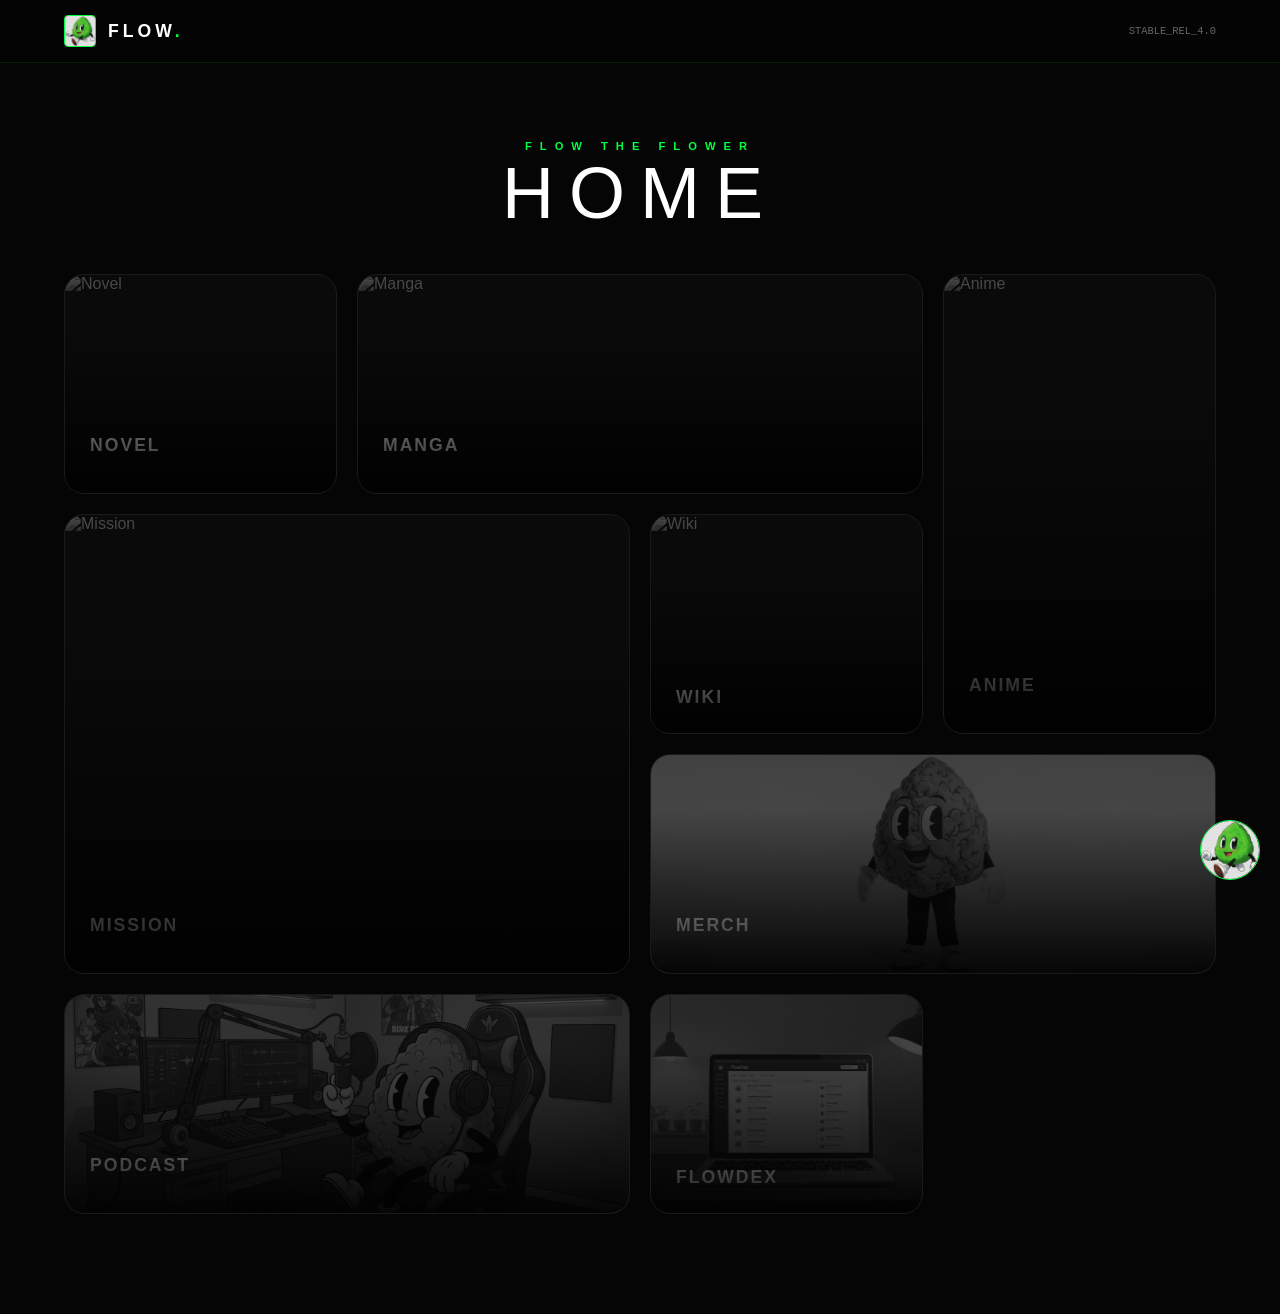
==== index.html @ ac5ed740 "Update index.html" ====
<!DOCTYPE html>
<html lang="en">
<!DOCTYPE html>
<html lang="en">
<head>
    <meta charset="UTF-8">
    <meta name="viewport" content="width=device-width, initial-scale=1.0, maximum-scale=1.0, user-scalable=0">
    <title>Flow | Home</title>
    
    <meta name="apple-mobile-web-app-capable" content="yes">
    <meta name="apple-mobile-web-app-status-bar-style" content="black-translucent">
    <link rel="icon" type="image/png" href="flowbot.png">
    <link rel="apple-touch-icon" href="flowbot.png">

    <meta property="og:title" content="FLOW // THE GARDEN">
    <meta property="og:description" content="Accessing Novel & Manga Archives. Join the movement.">
    <meta property="og:image" content="https://flowtheflower.github.io/flowbot.png">
    <meta property="og:url" content="https://flowtheflower.github.io/">
    <meta property="og:type" content="website">

    <link rel="stylesheet" href="style.css">
    <link rel="manifest" href="manifest.json">
</head>
<body>

    <nav class="top-nav">
        <div class="logo-container">
            <div class="logo-box">
                <img src="flowbot.png" alt="Flow Logo" class="nav-logo-img">
            </div>
            <div class="logo-text">FLOW<span>.</span></div>
        </div>
        <div class="nav-meta">STABLE_REL_4.0</div>
    </nav>

    <header>
        <h2>Flow The Flower</h2>
        <h1>HOME</h1>
    </header>

    <main class="bento-grid">
        <a href="javascript:void(0)" class="card" onclick="openArchive('novel')">
            <img src="https://images.unsplash.com/photo-1516979187457-637abb4f9353?auto=format&fit=crop&w=1200" class="card-img" alt="Novel">
            <div class="content"><h3>Novel</h3><p>Data Archives // Read</p></div>
        </a>
        <a href="javascript:void(0)" class="card wide" onclick="openArchive('manga')">
            <img src="https://flowtheflower.github.io/flowmanga1.gif" class="card-img" alt="Manga">
            <div class="content"><h3>Manga</h3><p>Visual Uplink // View</p></div>
        </a>
        <a href="#" class="card tall"><img src="https://flowtheflower.github.io/flowanime1.gif" class="card-img" alt="Anime"><div class="content"><h3>Anime</h3><p>Visual Uplink</p></div></a>
        <a href="#" class="card large"><img src="https://images.unsplash.com/photo-1451187580459-43490279c0fa?auto=format&fit=crop&w=1200" class="card-img" alt="Mission"><div class="content"><h3>Mission</h3><p>Establishing the new flow.</p></div></a>
        <a href="#" class="card"><img src="https://images.unsplash.com/photo-1550751827-4bd374c3f58b?auto=format&fit=crop&w=600" class="card-img" alt="Wiki"><div class="content"><h3>Wiki</h3></div></a>
        <a href="#" class="card wide"><img src="https://flowtheflower.github.io/flowmerch.png" class="card-img" alt="Merch"><div class="content"><h3>Merch</h3><p>Hardware & Apparel</p></div></a>
        <a href="#" class="card wide"><img src="https://flowtheflower.github.io/flowpod.png" class="card-img" alt="Podcast"><div class="content"><h3>Podcast</h3><p>Tune In</p></div></a>
        <a href="#" class="card"><img src="https://flowtheflower.github.io/flowdex1.jpg" class="card-img" alt="FlowDex"><div class="content"><h3>FlowDex</h3></div></a>
    </main>

    <div id="archive-overlay" class="overlay">
        <div class="reader-header">
            <button onclick="closeArchive()" class="back-btn">← EXIT_ARCHIVE</button>
            <span id="archive-title" class="reader-title">STREAMS // DATA_FLOW</span>
        </div>
        <div class="reader-container">
            <iframe id="archive-frame" src=""></iframe>
        </div>
    </div>

    <div id="flowbot-container">
        <div id="chat-window">
            <div class="chat-header">
                <img src="flowbot.png" alt="Bot" class="bot-icon-small">
                <span>FLOW_BOT // UPLINK</span>
                <button onclick="toggleChat()" class="close-chat">_</button>
            </div>
            <div id="chat-history"></div>
            <div class="chat-input-area">
                <input type="password" id="user-input" placeholder="Enter API Key...">
                <button class="send-btn" id="send-btn">SEND</button>
            </div>
        </div>

        <button id="flowbot-trigger" onclick="toggleChat()">
            <img src="flowbot.png" alt="FlowBot" class="trigger-img">
        </button>
    </div>

    <script src="flowbot.js"></script>
</body>
</html>
---- style.css ----
:root { --bg: #050505; --card-bg: #0a0a0a; --accent: #00ff41; --text-silver: #e0e0e0; --text-dim: #666; }
* { box-sizing: border-box; margin: 0; padding: 0; }
body { background-color: var(--bg); color: white; font-family: 'Inter', 'Segoe UI', sans-serif; display: flex; flex-direction: column; align-items: center; min-height: 100vh; overflow-x: hidden; touch-action: manipulation; }

/* --- NAVIGATION --- */
.top-nav { position: fixed; top: 0; width: 100%; display: flex; justify-content: space-between; align-items: center; padding: 15px 5%; z-index: 1000; background: rgba(5, 5, 5, 0.9); backdrop-filter: blur(15px); border-bottom: 1px solid rgba(0, 255, 65, 0.1); }
.logo-container { display: flex; align-items: center; gap: 12px; }
.logo-box { width: 32px; height: 32px; border: 1px solid var(--accent); border-radius: 4px; position: relative; overflow: hidden; background: #000; }
.nav-logo-img { width: 100%; height: 100%; object-fit: cover; }
.logo-text { font-weight: 800; letter-spacing: 4px; font-size: 1.1rem; }
.logo-text span { color: var(--accent); }
.nav-meta { font-family: monospace; font-size: 0.65rem; color: var(--text-dim); }

/* --- GRID --- */
header { margin-top: 140px; text-align: center; margin-bottom: 40px; }
header h2 { font-size: 0.7rem; color: var(--accent); letter-spacing: 8px; text-transform: uppercase; }
header h1 { font-size: clamp(2.5rem, 10vw, 4.5rem); letter-spacing: 15px; font-weight: 100; }
.bento-grid { display: grid; grid-template-columns: repeat(4, 1fr); grid-auto-rows: 220px; gap: 20px; width: 90%; max-width: 1200px; padding-bottom: 100px; }
.card { background: var(--card-bg); border: 1px solid #1a1a1a; border-radius: 20px; position: relative; overflow: hidden; display: flex; flex-direction: column; justify-content: flex-end; padding: 25px; text-decoration: none; color: inherit; transition: 0.5s; }
.card-img { position: absolute; top: 0; left: 0; width: 100%; height: 100%; object-fit: cover; opacity: 0.25; filter: grayscale(100%); transition: 0.8s; }
.card::after { content: ''; position: absolute; bottom: 0; left: 0; width: 100%; height: 75%; background: linear-gradient(to top, rgba(0,0,0,0.9), transparent); z-index: 1; }
.content h3 { color: var(--text-silver); font-size: 1.1rem; text-transform: uppercase; letter-spacing: 2px; }
.content p { color: var(--accent); font-size: 0.7rem; opacity: 0; transform: translateY(10px); transition: 0.4s; }
.card:hover p { opacity: 1; transform: translateY(0); }
.wide { grid-column: span 2; }
.tall { grid-row: span 2; }
.large { grid-column: span 2; grid-row: span 2; }

/* --- OVERLAY --- */
.overlay { position: fixed; top: 0; left: 0; width: 100%; height: 100%; background: #000; z-index: 3000; display: none; flex-direction: column; }
.reader-header { padding: 15px 5%; background: #000; border-bottom: 1px solid #1a1a1a; display: flex; justify-content: space-between; align-items: center; }
.back-btn { background: none; border: 1px solid var(--accent); color: var(--accent); padding: 8px 15px; cursor: pointer; font-family: monospace; font-size: 0.7rem; }
.reader-container { flex: 1; background: #000; display: flex; justify-content: center; overflow-y: auto; }
.reader-container iframe { width: 100%; max-width: 900px; height: 100%; border: none; background: #000; }

/* --- FLOWBOT --- */
#flowbot-container { position: fixed; bottom: 20px; right: 20px; z-index: 4000; display: flex; flex-direction: column; align-items: flex-end; }
#flowbot-trigger { width: 60px; height: 60px; background: #000; border: 1.5px solid var(--accent); border-radius: 50%; cursor: pointer; overflow: hidden; display: flex; align-items: center; justify-content: center; }
.trigger-img { width: 100%; height: 100%; object-fit: cover; }

#chat-window { width: 350px; height: 500px; max-height: 70vh; background: #050505; border: 1px solid #1a1a1a; border-radius: 15px; margin-bottom: 15px; display: none; flex-direction: column; box-shadow: 0 10px 40px #000; }

/* CHAT ICON FIXES */
.chat-header { padding: 12px; border-bottom: 1px solid #1a1a1a; display: flex; align-items: center; gap: 10px; color: var(--accent); font-family: monospace; font-size: 0.7rem; }

.bot-icon-small { 
    width: 24px; 
    height: 24px; 
    border-radius: 50%; 
    border: 1px solid var(--accent); 
    object-fit: cover; /* Forces image to fit circle */
    object-position: center; /* Ensures the center of the bud is visible */
    flex-shrink: 0;    /* Prevents iPhone from squishing it */
    display: block;
}

#chat-history { flex: 1; padding: 15px; overflow-y: auto; display: flex; flex-direction: column; gap: 10px; }
.message { padding: 10px 14px; border-radius: 12px; font-size: 0.85rem; max-width: 80%; line-height: 1.4; }
.bot-msg { background: #111; color: var(--text-silver); align-self: flex-start; border: 1px solid #222; position: relative; }
.user-msg { background: var(--accent); color: #000; align-self: flex-end; font-weight: bold; }
.chat-input-area { padding: 15px; border-top: 1px solid #111; display: flex; gap: 8px; }

#user-input { background: #000; border: 1px solid #222; color: white; padding: 10px; flex: 1; border-radius: 8px; outline: none; font-size: 16px; }
.send-btn { background: none; border: 1px solid var(--accent); color: var(--accent); padding: 5px 12px; cursor: pointer; font-size: 0.7rem; }

@media (max-width: 600px) { 
    .bento-grid { grid-template-columns: 1fr; grid-auto-rows: 180px; } 
    #chat-window { width: 90vw; max-width: 350px; bottom: 85px; right: 5vw; }
}
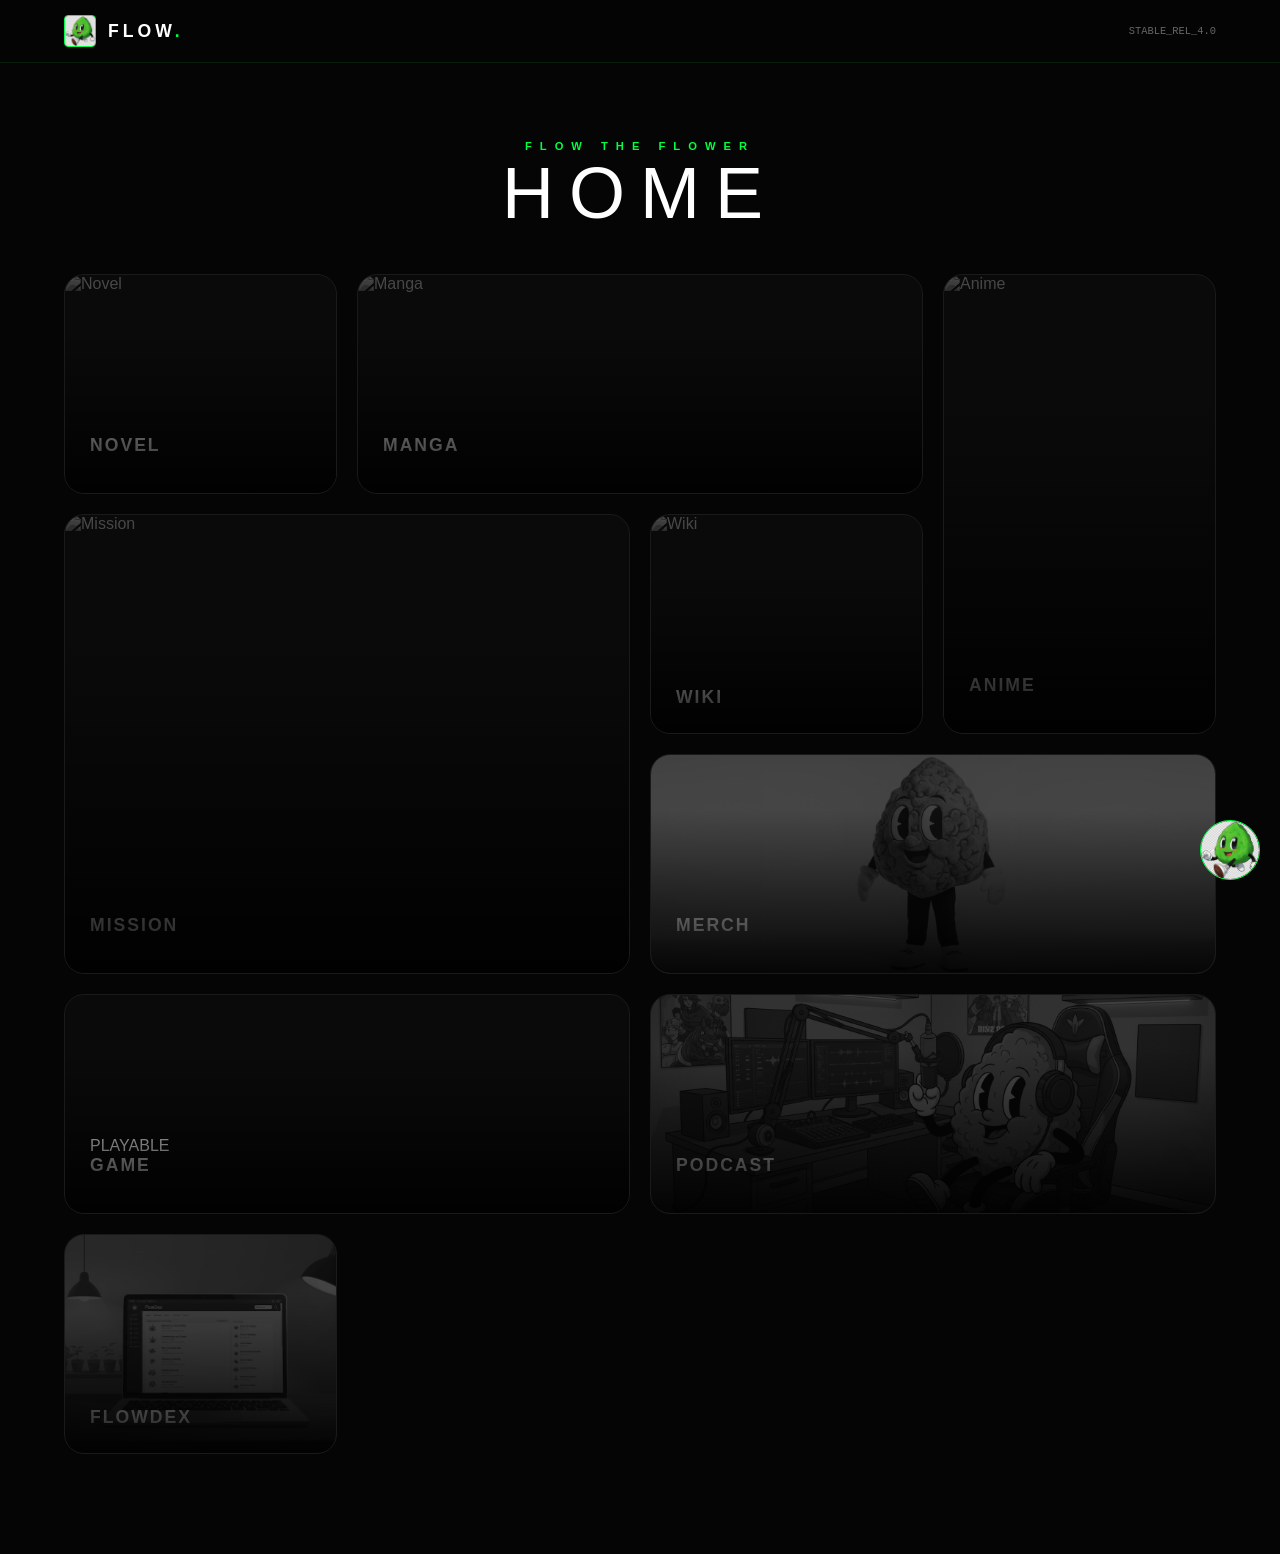
==== commit 82ea67d2: "Update index.html" ====
--- a/index.html
+++ b/index.html
@@ -1,5 +1,3 @@
-<!DOCTYPE html>
-<html lang="en">
 <!DOCTYPE html>
 <html lang="en">
 <head>
@@ -51,6 +49,24 @@
         <a href="#" class="card large"><img src="https://images.unsplash.com/photo-1451187580459-43490279c0fa?auto=format&fit=crop&w=1200" class="card-img" alt="Mission"><div class="content"><h3>Mission</h3><p>Establishing the new flow.</p></div></a>
         <a href="#" class="card"><img src="https://images.unsplash.com/photo-1550751827-4bd374c3f58b?auto=format&fit=crop&w=600" class="card-img" alt="Wiki"><div class="content"><h3>Wiki</h3></div></a>
         <a href="#" class="card wide"><img src="https://flowtheflower.github.io/flowmerch.png" class="card-img" alt="Merch"><div class="content"><h3>Merch</h3><p>Hardware & Apparel</p></div></a>
+
+        <!-- ✦ GAME CARD — links to /game/ subfolder -->
+        <a href="game/" class="card game-card wide">
+            <div class="game-card-bg">
+                <div class="game-pixel-grid"></div>
+                <div class="game-orbs">
+                    <span class="orb orb1"></span>
+                    <span class="orb orb2"></span>
+                    <span class="orb orb3"></span>
+                </div>
+            </div>
+            <div class="game-badge">PLAYABLE</div>
+            <div class="content">
+                <h3>Game</h3>
+                <p>Flow: Bloomfall // Tap to restore</p>
+            </div>
+        </a>
+
         <a href="#" class="card wide"><img src="https://flowtheflower.github.io/flowpod.png" class="card-img" alt="Podcast"><div class="content"><h3>Podcast</h3><p>Tune In</p></div></a>
         <a href="#" class="card"><img src="https://flowtheflower.github.io/flowdex1.jpg" class="card-img" alt="FlowDex"><div class="content"><h3>FlowDex</h3></div></a>
     </main>
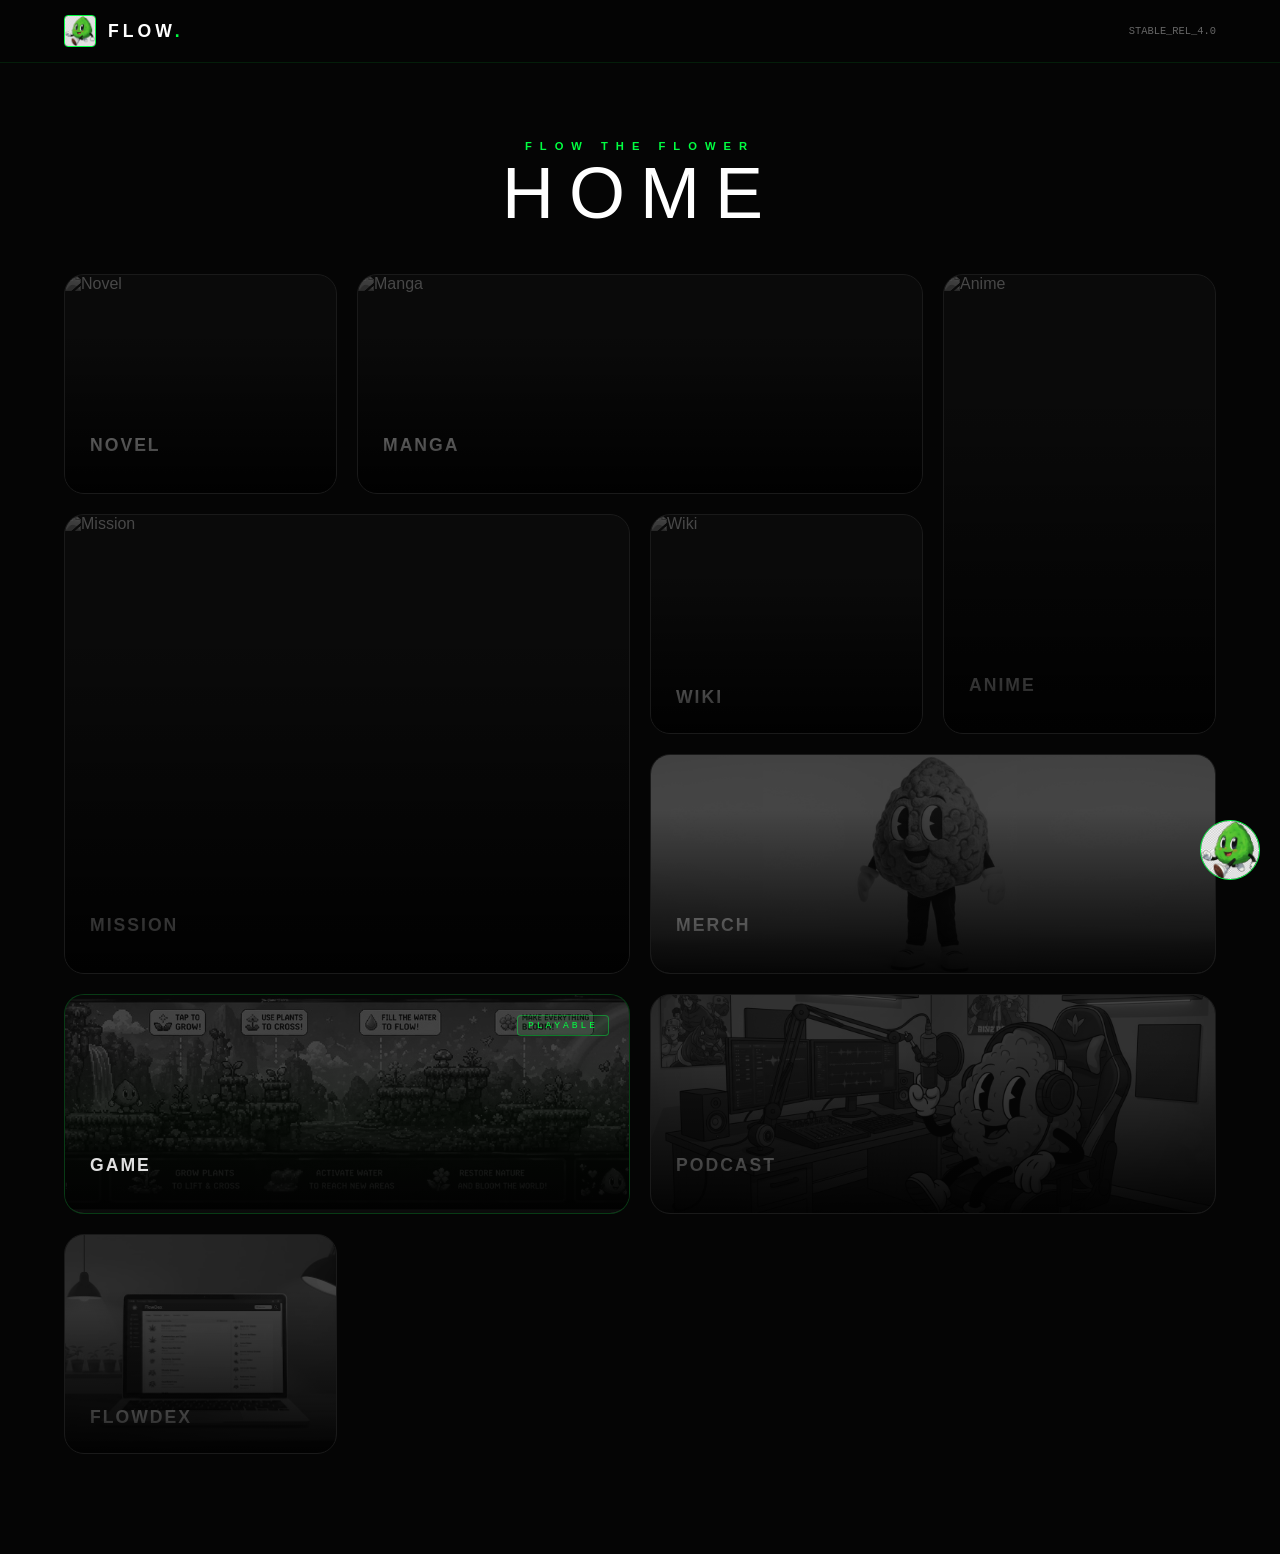
==== commit 4e0dc755: "Update index.html" ====
--- a/index.html
+++ b/index.html
@@ -4,18 +4,15 @@
     <meta charset="UTF-8">
     <meta name="viewport" content="width=device-width, initial-scale=1.0, maximum-scale=1.0, user-scalable=0">
     <title>Flow | Home</title>
-    
     <meta name="apple-mobile-web-app-capable" content="yes">
     <meta name="apple-mobile-web-app-status-bar-style" content="black-translucent">
     <link rel="icon" type="image/png" href="flowbot.png">
     <link rel="apple-touch-icon" href="flowbot.png">
-
     <meta property="og:title" content="FLOW // THE GARDEN">
     <meta property="og:description" content="Accessing Novel & Manga Archives. Join the movement.">
     <meta property="og:image" content="https://flowtheflower.github.io/flowbot.png">
     <meta property="og:url" content="https://flowtheflower.github.io/">
     <meta property="og:type" content="website">
-
     <link rel="stylesheet" href="style.css">
     <link rel="manifest" href="manifest.json">
 </head>
@@ -23,9 +20,7 @@
 
     <nav class="top-nav">
         <div class="logo-container">
-            <div class="logo-box">
-                <img src="flowbot.png" alt="Flow Logo" class="nav-logo-img">
-            </div>
+            <div class="logo-box"><img src="flowbot.png" alt="Flow Logo" class="nav-logo-img"></div>
             <div class="logo-text">FLOW<span>.</span></div>
         </div>
         <div class="nav-meta">STABLE_REL_4.0</div>
@@ -37,38 +32,59 @@
     </header>
 
     <main class="bento-grid">
+
         <a href="javascript:void(0)" class="card" onclick="openArchive('novel')">
             <img src="https://images.unsplash.com/photo-1516979187457-637abb4f9353?auto=format&fit=crop&w=1200" class="card-img" alt="Novel">
             <div class="content"><h3>Novel</h3><p>Data Archives // Read</p></div>
         </a>
+
         <a href="javascript:void(0)" class="card wide" onclick="openArchive('manga')">
             <img src="https://flowtheflower.github.io/flowmanga1.gif" class="card-img" alt="Manga">
             <div class="content"><h3>Manga</h3><p>Visual Uplink // View</p></div>
         </a>
-        <a href="#" class="card tall"><img src="https://flowtheflower.github.io/flowanime1.gif" class="card-img" alt="Anime"><div class="content"><h3>Anime</h3><p>Visual Uplink</p></div></a>
-        <a href="#" class="card large"><img src="https://images.unsplash.com/photo-1451187580459-43490279c0fa?auto=format&fit=crop&w=1200" class="card-img" alt="Mission"><div class="content"><h3>Mission</h3><p>Establishing the new flow.</p></div></a>
-        <a href="#" class="card"><img src="https://images.unsplash.com/photo-1550751827-4bd374c3f58b?auto=format&fit=crop&w=600" class="card-img" alt="Wiki"><div class="content"><h3>Wiki</h3></div></a>
-        <a href="#" class="card wide"><img src="https://flowtheflower.github.io/flowmerch.png" class="card-img" alt="Merch"><div class="content"><h3>Merch</h3><p>Hardware & Apparel</p></div></a>
 
-        <!-- ✦ GAME CARD — links to /game/ subfolder -->
-        <a href="game/" class="card game-card wide">
-            <div class="game-card-bg">
-                <div class="game-pixel-grid"></div>
-                <div class="game-orbs">
-                    <span class="orb orb1"></span>
-                    <span class="orb orb2"></span>
-                    <span class="orb orb3"></span>
-                </div>
-            </div>
+        <a href="#" class="card tall">
+            <img src="https://flowtheflower.github.io/flowanime1.gif" class="card-img" alt="Anime">
+            <div class="content"><h3>Anime</h3><p>Visual Uplink</p></div>
+        </a>
+
+        <a href="#" class="card large">
+            <img src="https://images.unsplash.com/photo-1451187580459-43490279c0fa?auto=format&fit=crop&w=1200" class="card-img" alt="Mission">
+            <div class="content"><h3>Mission</h3><p>Establishing the new flow.</p></div>
+        </a>
+
+        <a href="#" class="card">
+            <img src="https://images.unsplash.com/photo-1550751827-4bd374c3f58b?auto=format&fit=crop&w=600" class="card-img" alt="Wiki">
+            <div class="content"><h3>Wiki</h3></div>
+        </a>
+
+        <a href="#" class="card wide">
+            <img src="https://flowtheflower.github.io/flowmerch.png" class="card-img" alt="Merch">
+            <div class="content"><h3>Merch</h3><p>Hardware & Apparel</p></div>
+        </a>
+
+        <!-- ── GAME CARD ───────────────────────────────────── -->
+        <a href="game/" class="card wide game-card">
+            <!-- Level panorama screenshot as the card image -->
+            <img src="game_bento_preview.jpg" class="card-img game-card-img" alt="Flow: Bloomfall">
             <div class="game-badge">PLAYABLE</div>
             <div class="content">
                 <h3>Game</h3>
-                <p>Flow: Bloomfall // Tap to restore</p>
+                <p>Flow: Bloomfall // Tap to restore the bloom</p>
             </div>
         </a>
+        <!-- ──────────────────────────────────────────────── -->
 
-        <a href="#" class="card wide"><img src="https://flowtheflower.github.io/flowpod.png" class="card-img" alt="Podcast"><div class="content"><h3>Podcast</h3><p>Tune In</p></div></a>
-        <a href="#" class="card"><img src="https://flowtheflower.github.io/flowdex1.jpg" class="card-img" alt="FlowDex"><div class="content"><h3>FlowDex</h3></div></a>
+        <a href="#" class="card wide">
+            <img src="https://flowtheflower.github.io/flowpod.png" class="card-img" alt="Podcast">
+            <div class="content"><h3>Podcast</h3><p>Tune In</p></div>
+        </a>
+
+        <a href="#" class="card">
+            <img src="https://flowtheflower.github.io/flowdex1.jpg" class="card-img" alt="FlowDex">
+            <div class="content"><h3>FlowDex</h3></div>
+        </a>
+
     </main>
 
     <div id="archive-overlay" class="overlay">
@@ -94,7 +110,6 @@
                 <button class="send-btn" id="send-btn">SEND</button>
             </div>
         </div>
-
         <button id="flowbot-trigger" onclick="toggleChat()">
             <img src="flowbot.png" alt="FlowBot" class="trigger-img">
         </button>
--- a/style.css
+++ b/style.css
@@ -40,28 +40,134 @@
 
 #chat-window { width: 350px; height: 500px; max-height: 70vh; background: #050505; border: 1px solid #1a1a1a; border-radius: 15px; margin-bottom: 15px; display: none; flex-direction: column; box-shadow: 0 10px 40px #000; }
 
-/* CHAT ICON FIXES */
 .chat-header { padding: 12px; border-bottom: 1px solid #1a1a1a; display: flex; align-items: center; gap: 10px; color: var(--accent); font-family: monospace; font-size: 0.7rem; }
-
-.bot-icon-small { 
-    width: 24px; 
-    height: 24px; 
-    border-radius: 50%; 
-    border: 1px solid var(--accent); 
-    object-fit: cover; /* Forces image to fit circle */
-    object-position: center; /* Ensures the center of the bud is visible */
-    flex-shrink: 0;    /* Prevents iPhone from squishing it */
-    display: block;
-}
+.bot-icon-small { width: 24px; height: 24px; border-radius: 50%; border: 1px solid var(--accent); object-fit: cover; object-position: center; flex-shrink: 0; display: block; }
 
 #chat-history { flex: 1; padding: 15px; overflow-y: auto; display: flex; flex-direction: column; gap: 10px; }
 .message { padding: 10px 14px; border-radius: 12px; font-size: 0.85rem; max-width: 80%; line-height: 1.4; }
 .bot-msg { background: #111; color: var(--text-silver); align-self: flex-start; border: 1px solid #222; position: relative; }
 .user-msg { background: var(--accent); color: #000; align-self: flex-end; font-weight: bold; }
 .chat-input-area { padding: 15px; border-top: 1px solid #111; display: flex; gap: 8px; }
-
 #user-input { background: #000; border: 1px solid #222; color: white; padding: 10px; flex: 1; border-radius: 8px; outline: none; font-size: 16px; }
 .send-btn { background: none; border: 1px solid var(--accent); color: var(--accent); padding: 5px 12px; cursor: pointer; font-size: 0.7rem; }
+
+/* --- GAME CARD --- */
+.game-card {
+    border-color: rgba(0, 255, 65, 0.2);
+    cursor: pointer;
+}
+
+.game-card::after {
+    background: linear-gradient(to top, rgba(0,0,0,0.85) 0%, rgba(0,10,0,0.4) 60%, transparent 100%);
+}
+
+.game-card:hover {
+    border-color: rgba(0, 255, 65, 0.6);
+    box-shadow: 0 0 30px rgba(0, 255, 65, 0.08);
+}
+
+.game-card:hover .orb {
+    animation-play-state: running;
+}
+
+/* Pixel grid background texture */
+.game-card-bg {
+    position: absolute;
+    inset: 0;
+    overflow: hidden;
+}
+
+.game-pixel-grid {
+    position: absolute;
+    inset: 0;
+    background-image:
+        linear-gradient(rgba(0,255,65,0.03) 1px, transparent 1px),
+        linear-gradient(90deg, rgba(0,255,65,0.03) 1px, transparent 1px);
+    background-size: 20px 20px;
+}
+
+/* Floating glow orbs */
+.game-orbs {
+    position: absolute;
+    inset: 0;
+}
+
+.orb {
+    position: absolute;
+    border-radius: 50%;
+    filter: blur(30px);
+    animation-play-state: paused;
+    transition: opacity 0.5s;
+}
+
+.orb1 {
+    width: 120px; height: 120px;
+    background: radial-gradient(circle, rgba(0,255,65,0.18) 0%, transparent 70%);
+    top: -20px; left: 10%;
+    animation: floatOrb1 6s ease-in-out infinite;
+}
+
+.orb2 {
+    width: 80px; height: 80px;
+    background: radial-gradient(circle, rgba(0,200,255,0.12) 0%, transparent 70%);
+    bottom: 30px; right: 20%;
+    animation: floatOrb2 8s ease-in-out infinite 1s;
+}
+
+.orb3 {
+    width: 60px; height: 60px;
+    background: radial-gradient(circle, rgba(180,255,0,0.1) 0%, transparent 70%);
+    top: 40%; left: 55%;
+    animation: floatOrb3 5s ease-in-out infinite 2s;
+}
+
+.game-card:hover .orb {
+    animation-play-state: running;
+}
+
+/* Always drift slowly even without hover — subtle life */
+.orb1 { animation-play-state: running; }
+
+@keyframes floatOrb1 {
+    0%, 100% { transform: translate(0, 0); }
+    50% { transform: translate(15px, 20px); }
+}
+@keyframes floatOrb2 {
+    0%, 100% { transform: translate(0, 0); }
+    50% { transform: translate(-10px, -15px); }
+}
+@keyframes floatOrb3 {
+    0%, 100% { transform: translate(0, 0); }
+    50% { transform: translate(8px, -10px); }
+}
+
+/* PLAYABLE badge */
+.game-badge {
+    position: absolute;
+    top: 20px;
+    right: 20px;
+    z-index: 2;
+    font-family: monospace;
+    font-size: 0.6rem;
+    letter-spacing: 3px;
+    color: var(--accent);
+    border: 1px solid rgba(0,255,65,0.4);
+    padding: 4px 10px;
+    border-radius: 4px;
+    background: rgba(0,255,65,0.05);
+    animation: pulseBadge 3s ease-in-out infinite;
+}
+
+@keyframes pulseBadge {
+    0%, 100% { opacity: 0.6; border-color: rgba(0,255,65,0.3); }
+    50% { opacity: 1; border-color: rgba(0,255,65,0.7); }
+}
+
+/* Ensure content sits above bg layers */
+.game-card .content {
+    position: relative;
+    z-index: 2;
+}
 
 @media (max-width: 600px) { 
     .bento-grid { grid-template-columns: 1fr; grid-auto-rows: 180px; } 
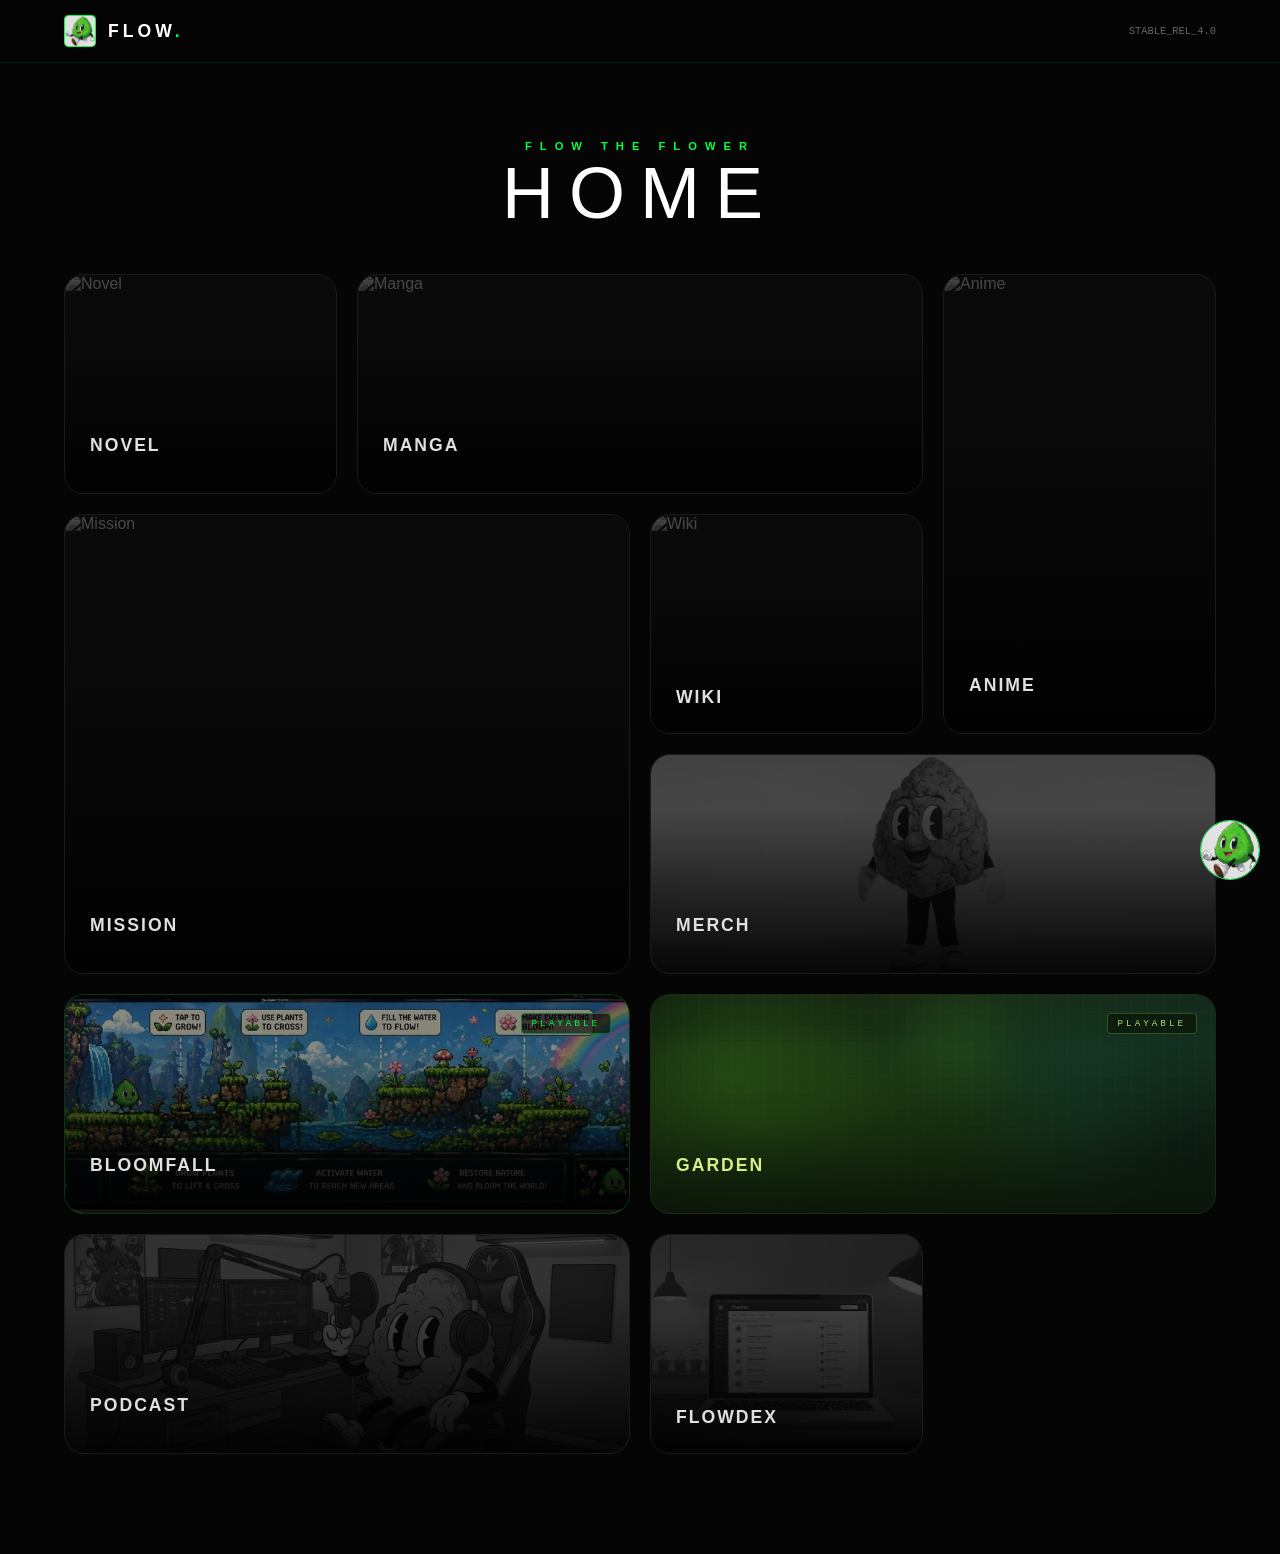
==== commit d90ac994: "Update index.html" ====
--- a/index.html
+++ b/index.html
@@ -63,17 +63,26 @@
             <div class="content"><h3>Merch</h3><p>Hardware & Apparel</p></div>
         </a>
 
-        <!-- ── GAME CARD ───────────────────────────────────── -->
+        <!-- ── GAME 1: BLOOMFALL ─────────────────────────────── -->
         <a href="game/" class="card wide game-card">
-            <!-- Level panorama screenshot as the card image -->
             <img src="game_bento_preview.jpg" class="card-img game-card-img" alt="Flow: Bloomfall">
             <div class="game-badge">PLAYABLE</div>
             <div class="content">
-                <h3>Game</h3>
-                <p>Flow: Bloomfall // Tap to restore the bloom</p>
+                <h3>Bloomfall</h3>
+                <p>Flow: Bloomfall // Side-scroll · tap to restore</p>
             </div>
         </a>
-        <!-- ──────────────────────────────────────────────── -->
+
+        <!-- ── GAME 2: GARDEN ────────────────────────────────── -->
+        <a href="game2/" class="card wide game-card game2-card">
+            <div class="game2-bg"></div>
+            <div class="game-badge game2-badge">PLAYABLE</div>
+            <div class="content">
+                <h3>Garden</h3>
+                <p>Flow: Garden // Top-down · explore · bloom the world</p>
+            </div>
+        </a>
+        <!-- ──────────────────────────────────────────────────── -->
 
         <a href="#" class="card wide">
             <img src="https://flowtheflower.github.io/flowpod.png" class="card-img" alt="Podcast">
--- a/style.css
+++ b/style.css
@@ -11,20 +11,66 @@
 .logo-text span { color: var(--accent); }
 .nav-meta { font-family: monospace; font-size: 0.65rem; color: var(--text-dim); }
 
-/* --- GRID --- */
+/* --- HEADER --- */
 header { margin-top: 140px; text-align: center; margin-bottom: 40px; }
 header h2 { font-size: 0.7rem; color: var(--accent); letter-spacing: 8px; text-transform: uppercase; }
 header h1 { font-size: clamp(2.5rem, 10vw, 4.5rem); letter-spacing: 15px; font-weight: 100; }
+
+/* --- BENTO GRID --- */
 .bento-grid { display: grid; grid-template-columns: repeat(4, 1fr); grid-auto-rows: 220px; gap: 20px; width: 90%; max-width: 1200px; padding-bottom: 100px; }
 .card { background: var(--card-bg); border: 1px solid #1a1a1a; border-radius: 20px; position: relative; overflow: hidden; display: flex; flex-direction: column; justify-content: flex-end; padding: 25px; text-decoration: none; color: inherit; transition: 0.5s; }
 .card-img { position: absolute; top: 0; left: 0; width: 100%; height: 100%; object-fit: cover; opacity: 0.25; filter: grayscale(100%); transition: 0.8s; }
 .card::after { content: ''; position: absolute; bottom: 0; left: 0; width: 100%; height: 75%; background: linear-gradient(to top, rgba(0,0,0,0.9), transparent); z-index: 1; }
+.content { position: relative; z-index: 2; }
 .content h3 { color: var(--text-silver); font-size: 1.1rem; text-transform: uppercase; letter-spacing: 2px; }
 .content p { color: var(--accent); font-size: 0.7rem; opacity: 0; transform: translateY(10px); transition: 0.4s; }
 .card:hover p { opacity: 1; transform: translateY(0); }
-.wide { grid-column: span 2; }
-.tall { grid-row: span 2; }
+.card:hover .card-img { opacity: 0.45; filter: grayscale(40%); }
+.wide  { grid-column: span 2; }
+.tall  { grid-row: span 2; }
 .large { grid-column: span 2; grid-row: span 2; }
+
+/* --- GAME CARD --- */
+.game-card {
+    border-color: rgba(0, 255, 65, 0.18);
+    cursor: pointer;
+}
+.game-card-img {
+    /* Show the panorama: full color, cropped to show the landscape */
+    opacity: 0.55;
+    filter: grayscale(20%) saturate(1.2);
+    object-position: center 40%;
+    transition: opacity 0.6s, filter 0.6s;
+}
+.game-card:hover .game-card-img {
+    opacity: 0.8;
+    filter: grayscale(0%) saturate(1.4);
+}
+.game-card:hover {
+    border-color: rgba(0, 255, 65, 0.5);
+    box-shadow: 0 0 28px rgba(0, 255, 65, 0.07);
+}
+.game-card::after {
+    background: linear-gradient(to top, rgba(0,0,0,0.88) 0%, rgba(0,8,0,0.45) 55%, transparent 100%);
+}
+.game-badge {
+    position: absolute;
+    top: 18px; right: 18px;
+    z-index: 3;
+    font-family: monospace;
+    font-size: 0.58rem;
+    letter-spacing: 3px;
+    color: var(--accent);
+    border: 1px solid rgba(0,255,65,0.35);
+    padding: 4px 10px;
+    border-radius: 4px;
+    background: rgba(0,0,0,0.6);
+    animation: badgePulse 2.8s ease-in-out infinite;
+}
+@keyframes badgePulse {
+    0%, 100% { opacity: 0.55; border-color: rgba(0,255,65,0.25); }
+    50%       { opacity: 1.00; border-color: rgba(0,255,65,0.65); }
+}
 
 /* --- OVERLAY --- */
 .overlay { position: fixed; top: 0; left: 0; width: 100%; height: 100%; background: #000; z-index: 3000; display: none; flex-direction: column; }
@@ -37,139 +83,89 @@
 #flowbot-container { position: fixed; bottom: 20px; right: 20px; z-index: 4000; display: flex; flex-direction: column; align-items: flex-end; }
 #flowbot-trigger { width: 60px; height: 60px; background: #000; border: 1.5px solid var(--accent); border-radius: 50%; cursor: pointer; overflow: hidden; display: flex; align-items: center; justify-content: center; }
 .trigger-img { width: 100%; height: 100%; object-fit: cover; }
-
 #chat-window { width: 350px; height: 500px; max-height: 70vh; background: #050505; border: 1px solid #1a1a1a; border-radius: 15px; margin-bottom: 15px; display: none; flex-direction: column; box-shadow: 0 10px 40px #000; }
-
 .chat-header { padding: 12px; border-bottom: 1px solid #1a1a1a; display: flex; align-items: center; gap: 10px; color: var(--accent); font-family: monospace; font-size: 0.7rem; }
 .bot-icon-small { width: 24px; height: 24px; border-radius: 50%; border: 1px solid var(--accent); object-fit: cover; object-position: center; flex-shrink: 0; display: block; }
-
 #chat-history { flex: 1; padding: 15px; overflow-y: auto; display: flex; flex-direction: column; gap: 10px; }
 .message { padding: 10px 14px; border-radius: 12px; font-size: 0.85rem; max-width: 80%; line-height: 1.4; }
-.bot-msg { background: #111; color: var(--text-silver); align-self: flex-start; border: 1px solid #222; position: relative; }
+.bot-msg { background: #111; color: var(--text-silver); align-self: flex-start; border: 1px solid #222; }
 .user-msg { background: var(--accent); color: #000; align-self: flex-end; font-weight: bold; }
 .chat-input-area { padding: 15px; border-top: 1px solid #111; display: flex; gap: 8px; }
 #user-input { background: #000; border: 1px solid #222; color: white; padding: 10px; flex: 1; border-radius: 8px; outline: none; font-size: 16px; }
 .send-btn { background: none; border: 1px solid var(--accent); color: var(--accent); padding: 5px 12px; cursor: pointer; font-size: 0.7rem; }
 
-/* --- GAME CARD --- */
-.game-card {
-    border-color: rgba(0, 255, 65, 0.2);
+/* --- GAME 2 CARD (Garden) --- */
+.game2-card {
+    border-color: rgba(90, 176, 48, 0.2);
     cursor: pointer;
+    overflow: hidden;
 }
-
-.game-card::after {
-    background: linear-gradient(to top, rgba(0,0,0,0.85) 0%, rgba(0,10,0,0.4) 60%, transparent 100%);
+.game2-card:hover {
+    border-color: rgba(90, 176, 48, 0.55);
+    box-shadow: 0 0 28px rgba(90, 176, 48, 0.08);
 }
-
-.game-card:hover {
-    border-color: rgba(0, 255, 65, 0.6);
-    box-shadow: 0 0 30px rgba(0, 255, 65, 0.08);
-}
-
-.game-card:hover .orb {
-    animation-play-state: running;
-}
-
-/* Pixel grid background texture */
-.game-card-bg {
+.game2-bg {
     position: absolute;
     inset: 0;
-    overflow: hidden;
+    background:
+        radial-gradient(ellipse at 20% 60%, rgba(42,80,20,0.7) 0%, transparent 55%),
+        radial-gradient(ellipse at 80% 30%, rgba(20,60,40,0.6) 0%, transparent 50%),
+        radial-gradient(ellipse at 50% 80%, rgba(30,70,15,0.5) 0%, transparent 60%),
+        linear-gradient(135deg, #0e1e0e 0%, #1a2e12 40%, #0e1e1e 100%);
 }
-
-.game-pixel-grid {
+/* Pixel grid texture overlay */
+.game2-bg::before {
+    content: '';
     position: absolute;
     inset: 0;
     background-image:
-        linear-gradient(rgba(0,255,65,0.03) 1px, transparent 1px),
-        linear-gradient(90deg, rgba(0,255,65,0.03) 1px, transparent 1px);
-    background-size: 20px 20px;
+        linear-gradient(rgba(90,176,48,0.04) 1px, transparent 1px),
+        linear-gradient(90deg, rgba(90,176,48,0.04) 1px, transparent 1px);
+    background-size: 16px 16px;
 }
-
-/* Floating glow orbs */
-.game-orbs {
+/* Animated colour patches simulating top-down tiles */
+.game2-bg::after {
+    content: '';
     position: absolute;
     inset: 0;
+    background:
+        radial-gradient(circle at 15% 40%, rgba(70,140,30,0.3) 0%, transparent 30%),
+        radial-gradient(circle at 75% 65%, rgba(30,90,80,0.25) 0%, transparent 25%),
+        radial-gradient(circle at 55% 25%, rgba(60,120,25,0.2) 0%, transparent 20%);
+    animation: gardenPulse 4s ease-in-out infinite alternate;
 }
-
-.orb {
+@keyframes gardenPulse {
+    0%   { opacity: 0.6; }
+    100% { opacity: 1.0; }
+}
+.game2-card::after {
+    background: linear-gradient(to top, rgba(10,20,8,0.9) 0%, rgba(10,20,8,0.4) 55%, transparent 100%);
+}
+.game2-badge {
     position: absolute;
-    border-radius: 50%;
-    filter: blur(30px);
-    animation-play-state: paused;
-    transition: opacity 0.5s;
-}
-
-.orb1 {
-    width: 120px; height: 120px;
-    background: radial-gradient(circle, rgba(0,255,65,0.18) 0%, transparent 70%);
-    top: -20px; left: 10%;
-    animation: floatOrb1 6s ease-in-out infinite;
-}
-
-.orb2 {
-    width: 80px; height: 80px;
-    background: radial-gradient(circle, rgba(0,200,255,0.12) 0%, transparent 70%);
-    bottom: 30px; right: 20%;
-    animation: floatOrb2 8s ease-in-out infinite 1s;
-}
-
-.orb3 {
-    width: 60px; height: 60px;
-    background: radial-gradient(circle, rgba(180,255,0,0.1) 0%, transparent 70%);
-    top: 40%; left: 55%;
-    animation: floatOrb3 5s ease-in-out infinite 2s;
-}
-
-.game-card:hover .orb {
-    animation-play-state: running;
-}
-
-/* Always drift slowly even without hover — subtle life */
-.orb1 { animation-play-state: running; }
-
-@keyframes floatOrb1 {
-    0%, 100% { transform: translate(0, 0); }
-    50% { transform: translate(15px, 20px); }
-}
-@keyframes floatOrb2 {
-    0%, 100% { transform: translate(0, 0); }
-    50% { transform: translate(-10px, -15px); }
-}
-@keyframes floatOrb3 {
-    0%, 100% { transform: translate(0, 0); }
-    50% { transform: translate(8px, -10px); }
-}
-
-/* PLAYABLE badge */
-.game-badge {
-    position: absolute;
-    top: 20px;
-    right: 20px;
-    z-index: 2;
+    top: 18px; right: 18px;
+    z-index: 3;
     font-family: monospace;
-    font-size: 0.6rem;
+    font-size: 0.58rem;
     letter-spacing: 3px;
-    color: var(--accent);
-    border: 1px solid rgba(0,255,65,0.4);
+    color: #a8d870;
+    border: 1px solid rgba(90,176,48,0.4);
     padding: 4px 10px;
     border-radius: 4px;
-    background: rgba(0,255,65,0.05);
-    animation: pulseBadge 3s ease-in-out infinite;
+    background: rgba(10,20,8,0.7);
+    animation: gardenBadge 3s ease-in-out infinite;
 }
+@keyframes gardenBadge {
+    0%, 100% { opacity: 0.55; border-color: rgba(90,176,48,0.25); }
+    50%       { opacity: 1.00; border-color: rgba(90,176,48,0.7);  }
+}
+.game2-card .content { position: relative; z-index: 2; }
+.game2-card .content h3 { color: #d4f088; }
+.game2-card .content p  { color: #a8d870; }
 
-@keyframes pulseBadge {
-    0%, 100% { opacity: 0.6; border-color: rgba(0,255,65,0.3); }
-    50% { opacity: 1; border-color: rgba(0,255,65,0.7); }
-}
-
-/* Ensure content sits above bg layers */
-.game-card .content {
-    position: relative;
-    z-index: 2;
-}
-
-@media (max-width: 600px) { 
-    .bento-grid { grid-template-columns: 1fr; grid-auto-rows: 180px; } 
+/* --- MOBILE --- */
+@media (max-width: 600px) {
+    .bento-grid { grid-template-columns: 1fr; grid-auto-rows: 180px; }
+    .wide, .tall, .large { grid-column: span 1; grid-row: span 1; }
     #chat-window { width: 90vw; max-width: 350px; bottom: 85px; right: 5vw; }
 }
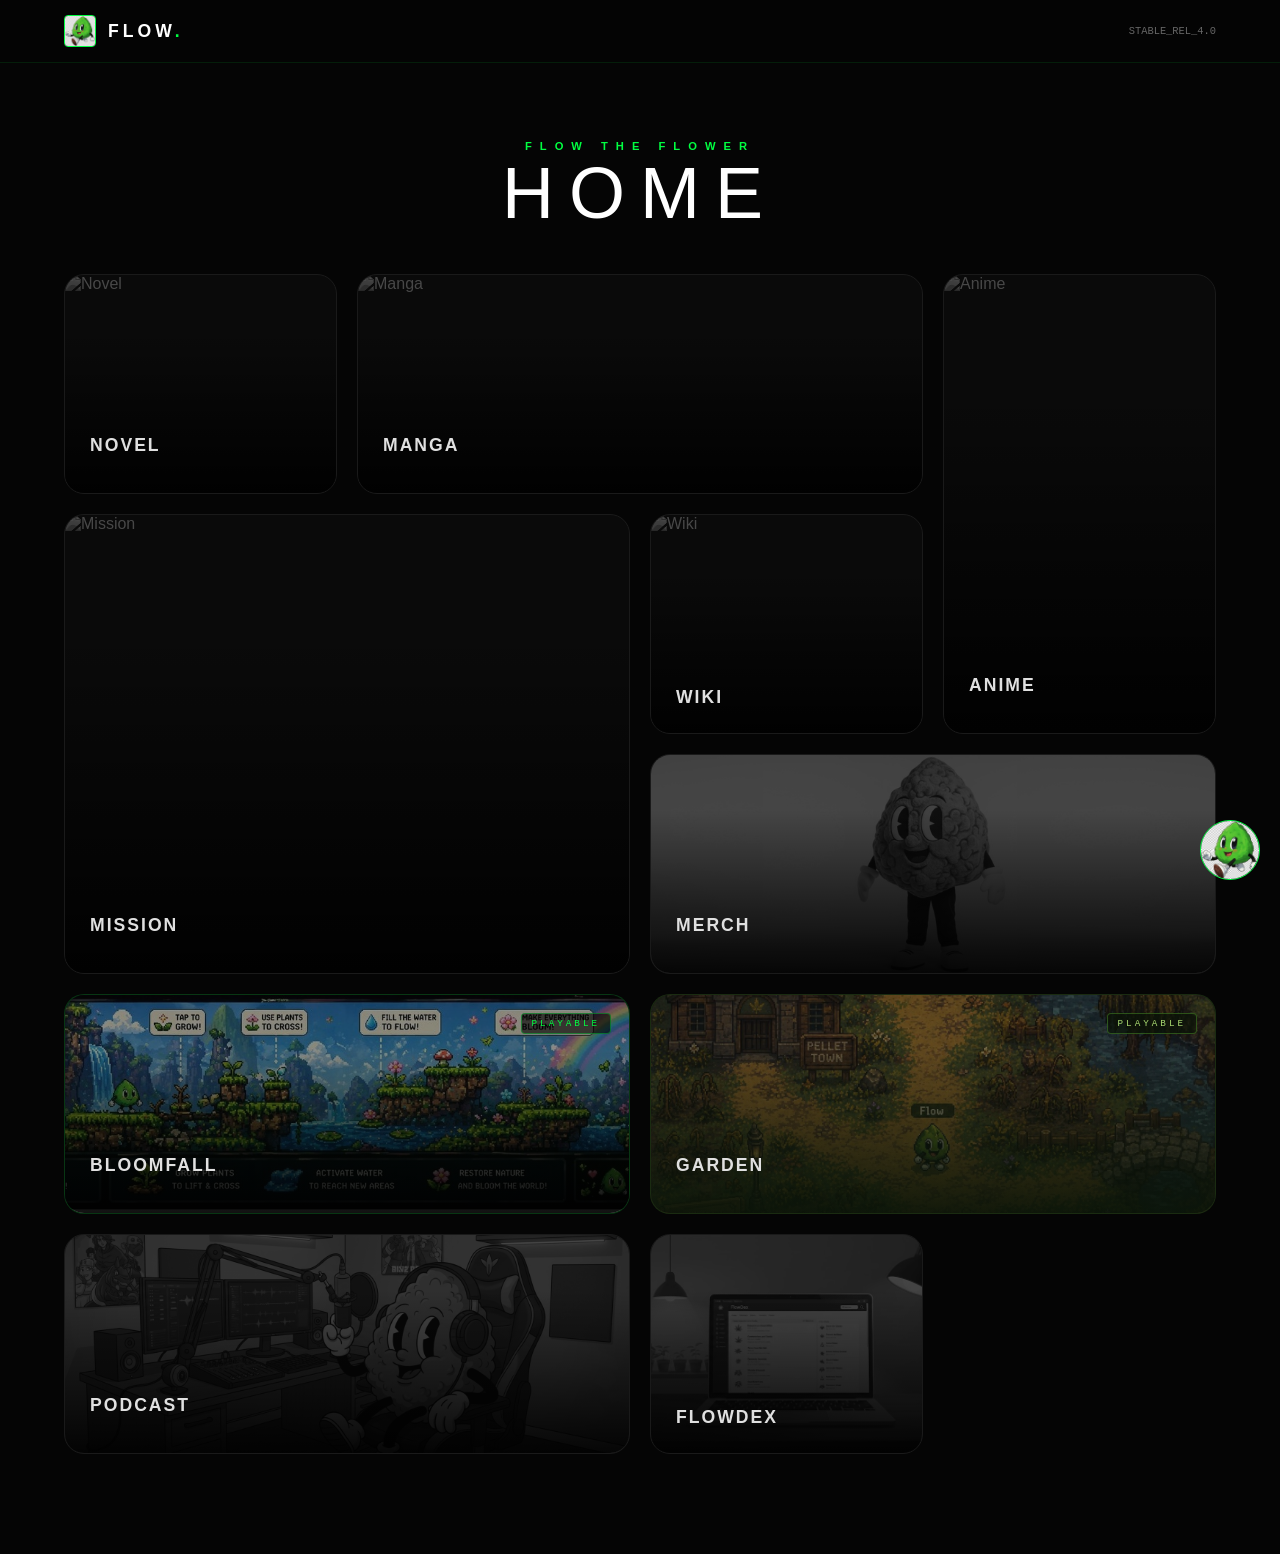
==== commit dfca9593: "Update index.html" ====
--- a/index.html
+++ b/index.html
@@ -75,8 +75,8 @@
 
         <!-- ── GAME 2: GARDEN ────────────────────────────────── -->
         <a href="game2/" class="card wide game-card game2-card">
-            <div class="game2-bg"></div>
-            <div class="game-badge game2-badge">PLAYABLE</div>
+            <img src="garden_bento_preview.jpg" class="card-img game-card-img game2-card-img" alt="Flow: Garden">
+            <div class="game2-badge">PLAYABLE</div>
             <div class="content">
                 <h3>Garden</h3>
                 <p>Flow: Garden // Top-down · explore · bloom the world</p>
--- a/style.css
+++ b/style.css
@@ -159,9 +159,16 @@
     0%, 100% { opacity: 0.55; border-color: rgba(90,176,48,0.25); }
     50%       { opacity: 1.00; border-color: rgba(90,176,48,0.7);  }
 }
-.game2-card .content { position: relative; z-index: 2; }
-.game2-card .content h3 { color: #d4f088; }
-.game2-card .content p  { color: #a8d870; }
+.game2-card-img {
+    opacity: 0.55;
+    filter: saturate(1.1);
+    object-position: center 30%;
+    transition: opacity 0.6s, filter 0.6s;
+}
+.game2-card:hover .game2-card-img {
+    opacity: 0.8;
+    filter: saturate(1.3);
+}
 
 /* --- MOBILE --- */
 @media (max-width: 600px) {
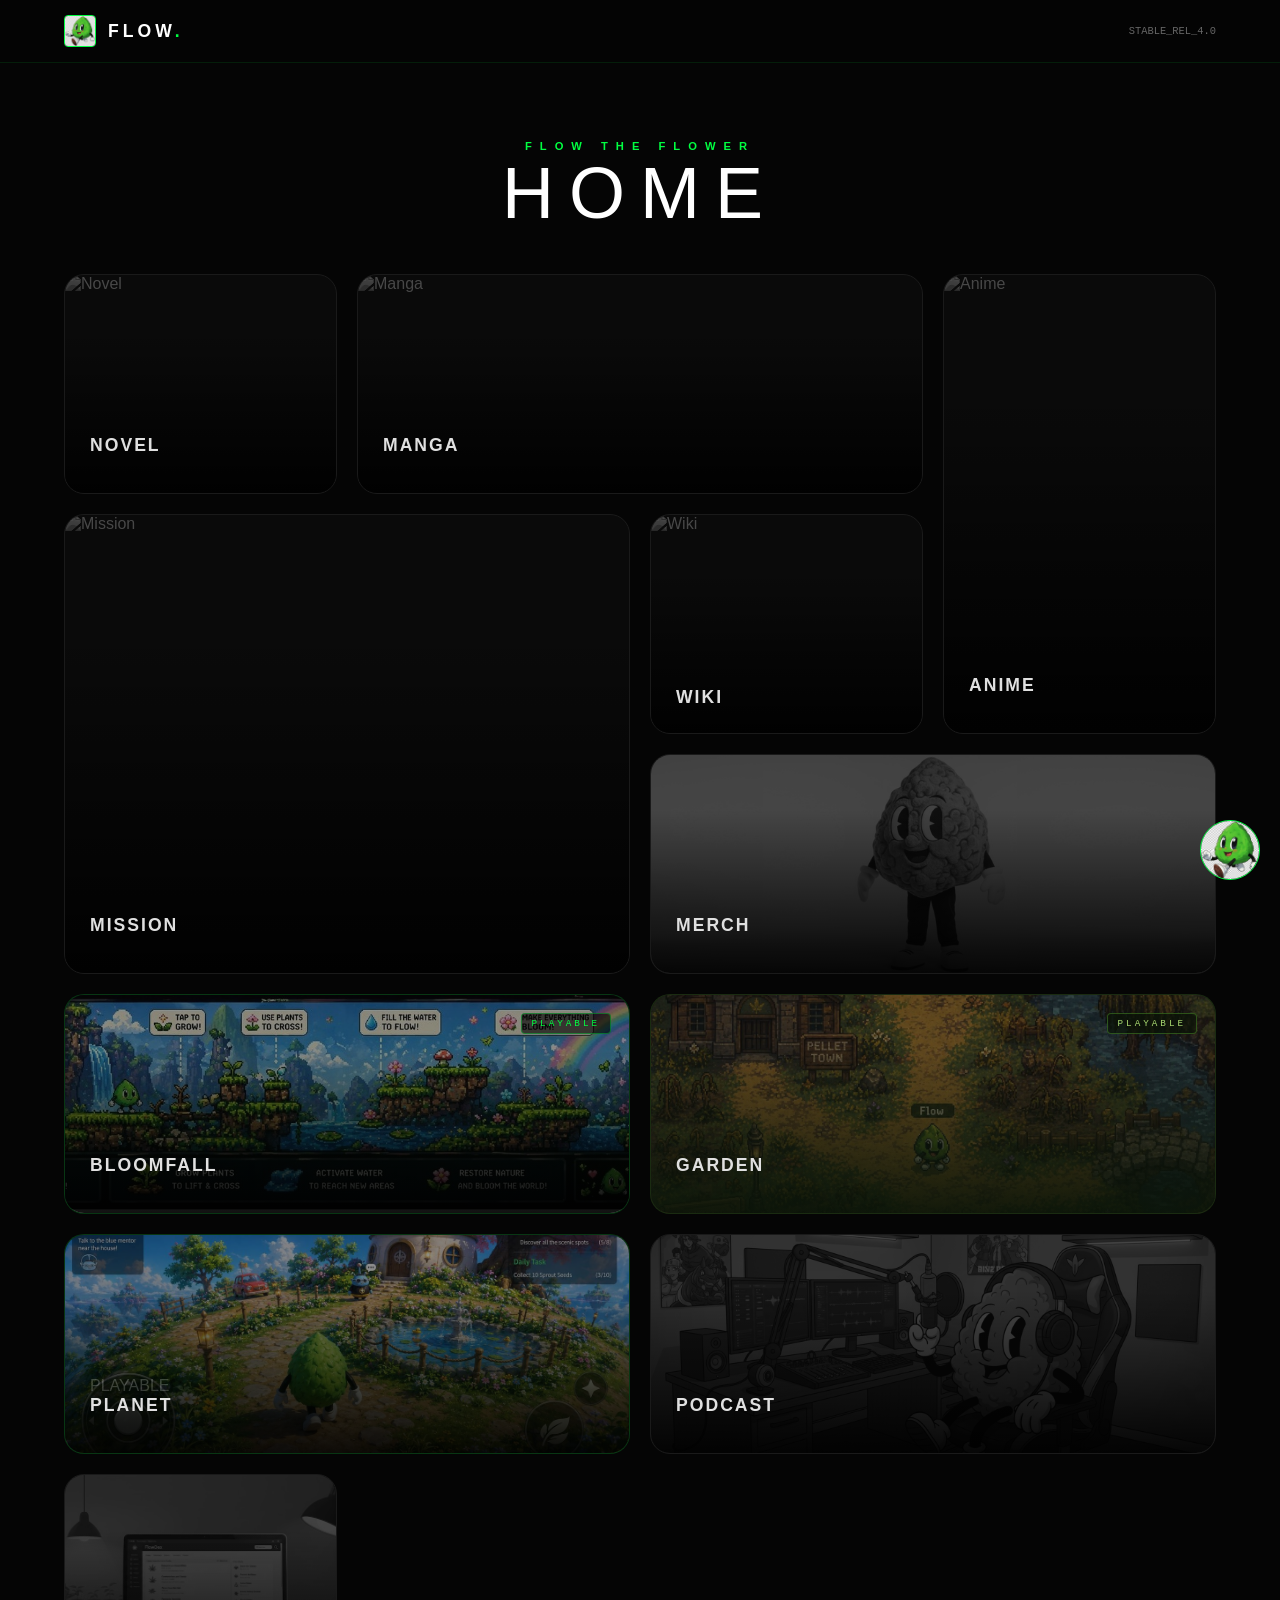
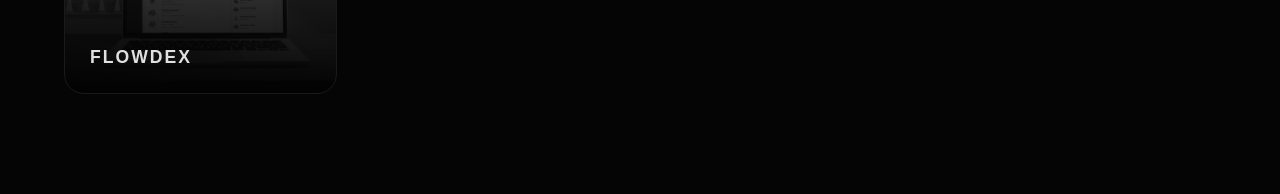
==== commit e7bdfe53: "Update index.html" ====
--- a/index.html
+++ b/index.html
@@ -38,7 +38,7 @@
             <div class="content"><h3>Novel</h3><p>Data Archives // Read</p></div>
         </a>
 
-        <a href="javascript:void(0)" class="card wide" onclick="openArchive('manga')">
+        <a href="manga/" class="card wide">
             <img src="https://flowtheflower.github.io/flowmanga1.gif" class="card-img" alt="Manga">
             <div class="content"><h3>Manga</h3><p>Visual Uplink // View</p></div>
         </a>
@@ -80,6 +80,16 @@
             <div class="content">
                 <h3>Garden</h3>
                 <p>Flow: Garden // Top-down · explore · bloom the world</p>
+            </div>
+        </a>
+        
+        <!-- ── GAME 3: PLANET ────────────────────────────────── -->
+        <a href="game3/" class="card wide game-card game3-card">
+            <img src="planet_bento_preview.jpg" class="card-img game-card-img game3-card-img" alt="Flow: Planet">
+            <div class="game3-badge">PLAYABLE</div>
+            <div class="content">
+                <h3>Planet</h3>
+                <p>Flow: Planet // 3D Planet · explore · interact</p>
             </div>
         </a>
         <!-- ──────────────────────────────────────────────────── -->
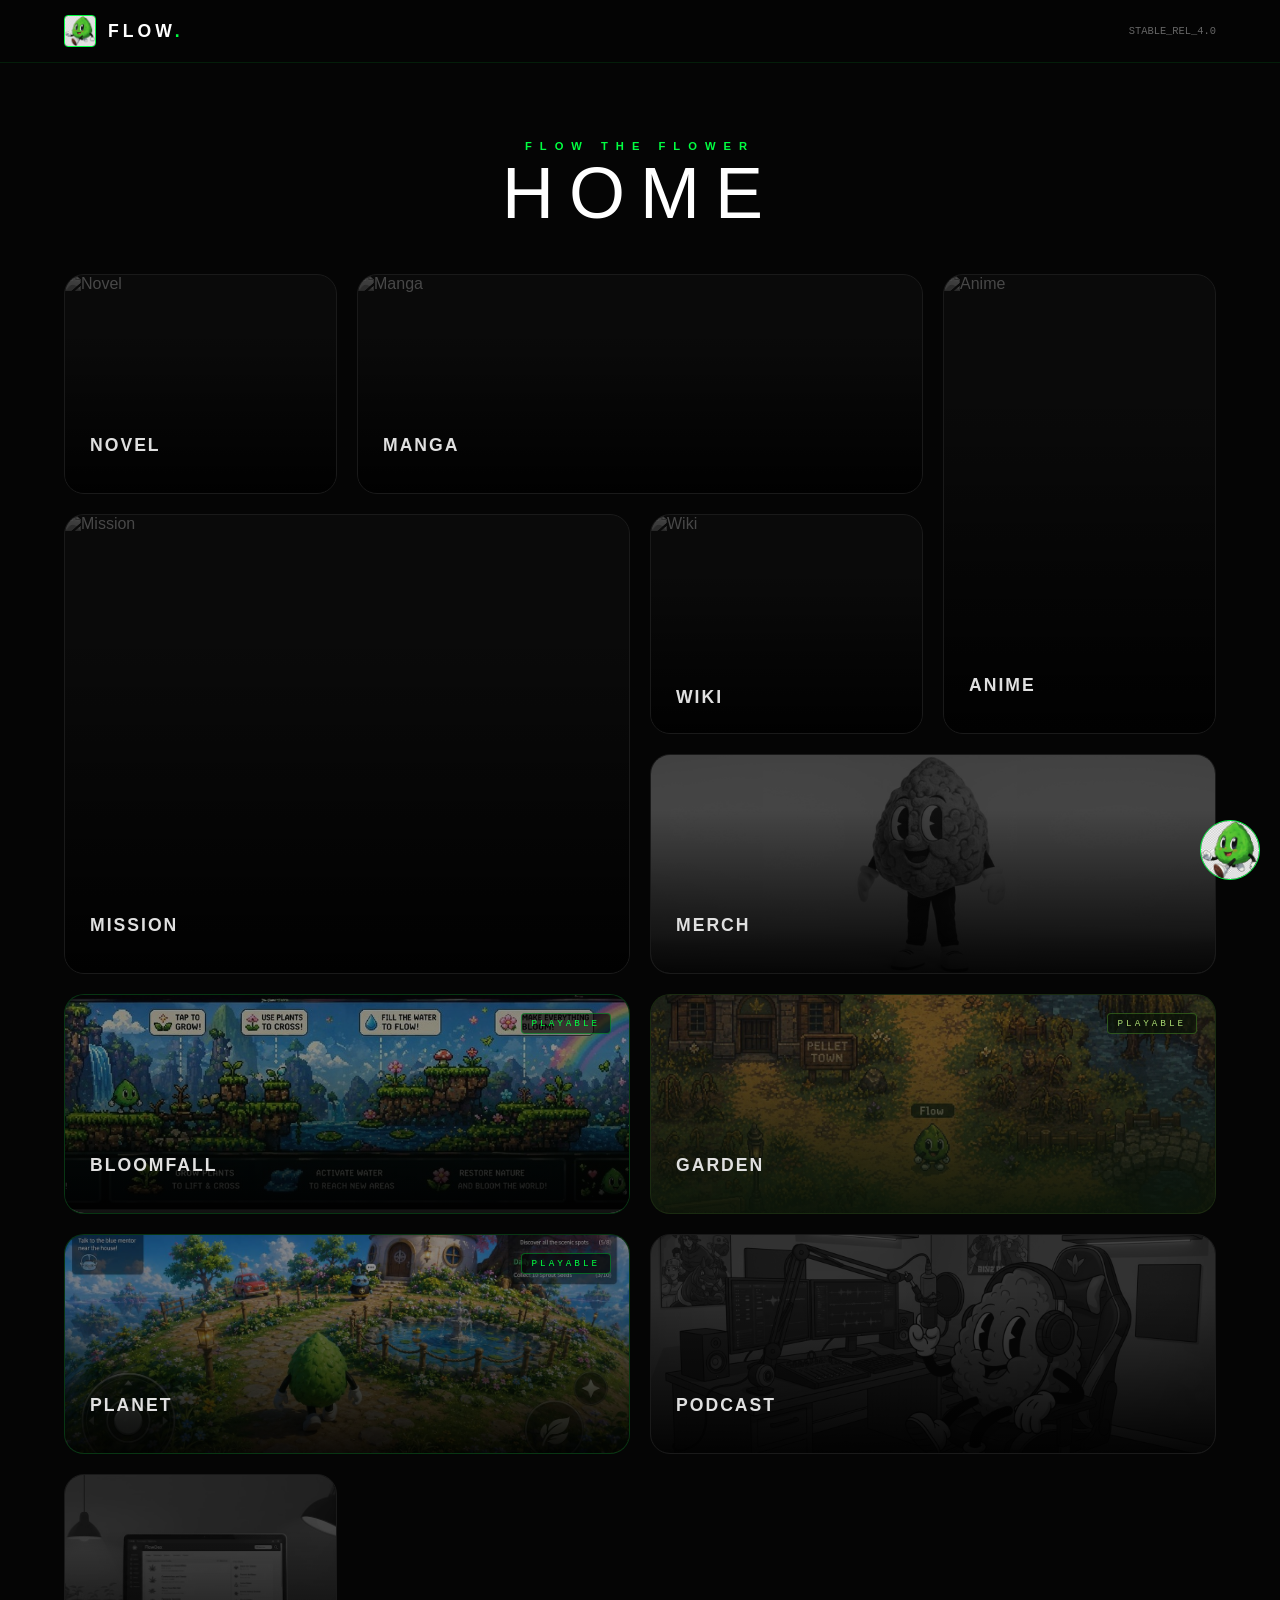
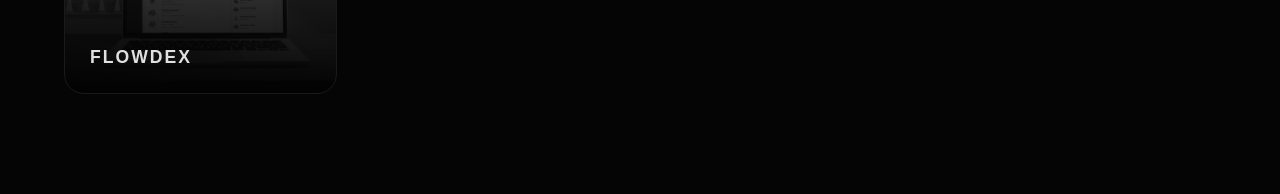
==== commit 4ef1b990: "Update index.html" ====
--- a/index.html
+++ b/index.html
@@ -86,7 +86,7 @@
         <!-- ── GAME 3: PLANET ────────────────────────────────── -->
         <a href="game3/" class="card wide game-card game3-card">
             <img src="planet_bento_preview.jpg" class="card-img game-card-img game3-card-img" alt="Flow: Planet">
-            <div class="game3-badge">PLAYABLE</div>
+            <div class="game-badge">PLAYABLE</div>
             <div class="content">
                 <h3>Planet</h3>
                 <p>Flow: Planet // 3D Planet · explore · interact</p>
